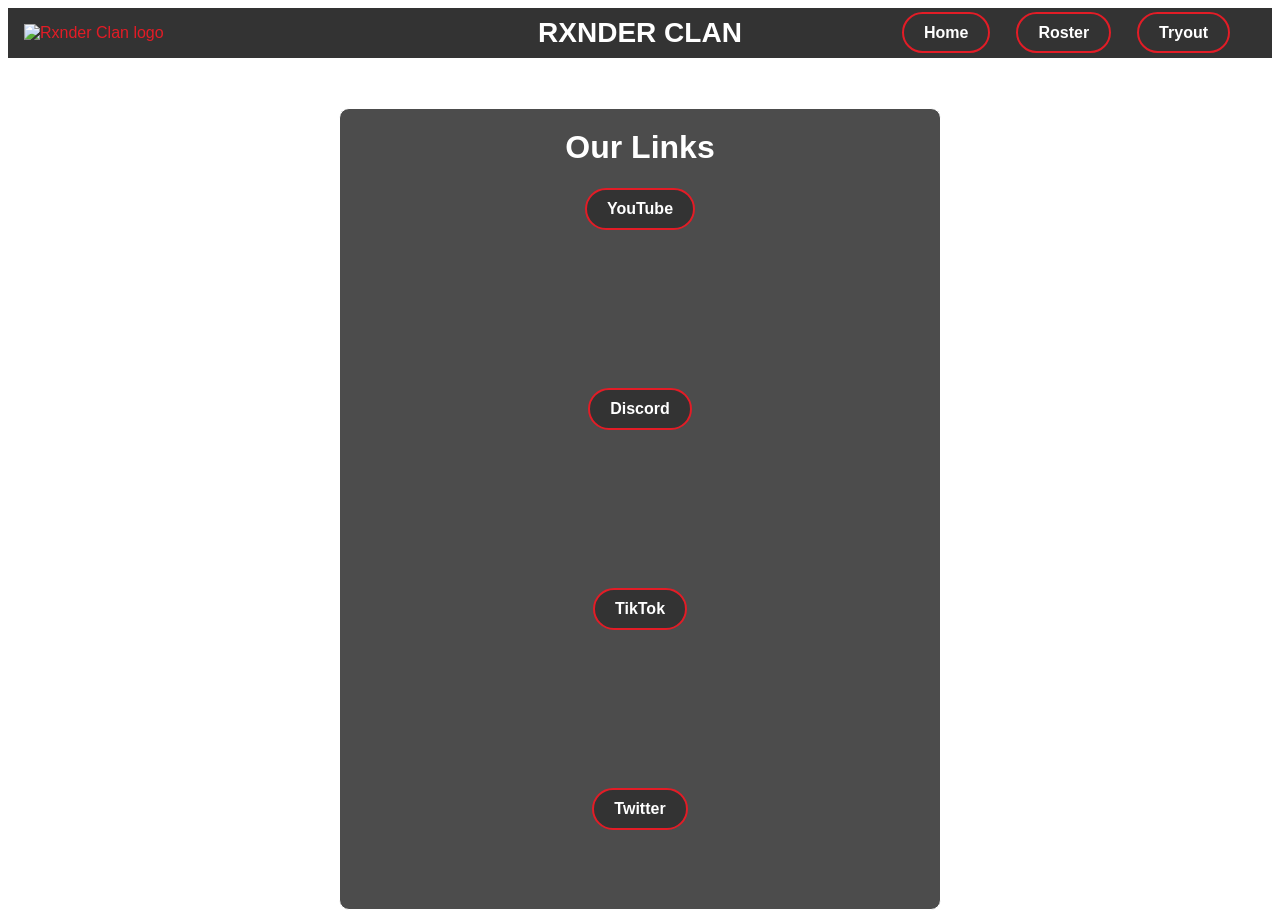
==== index.html @ 92174e88 "Add files via upload" ====
<!DOCTYPE html>
<html>

<head>
  <title>Rxnder Clan</title>
  <link rel="stylesheet" type="text/css" href="styles.css">
  <script src="script.js"></script>
  <link rel="icon" type="image/png" href="rxnderclan.ico">
  <meta property="og:image" content="rxnderclan_background.png">
</head>

<body>
 <header class="header">
  <a href="index.html">
    <img src="https://cdn.discordapp.com/attachments/1058161411617992775/1122678783888068699/rxnderclan_new.png" alt="Rxnder Clan logo" class="header-logo">
  </a>
  <h1 class="header-title"><a href="index.html">RXNDER CLAN</a></h1>
  <nav class="header-nav">
    <ul>
      <li><a href="index.html">Home</a></li>
      <li><a href="roster.html">Roster</a></li>
      <li><a href="tryout.html">Tryout</a></li>
    </ul>
  </nav>
</header>
  
  <div class="link-box">
    <h2>Our Links</h2>
    <ul class="link-list">
      <li>
        <a href="https://www.youtube.com/@RxnderClan" target="_blank">
          <button>YouTube</button>
        </a>
      </li>
      <li>
        <a href="https://discord.gg/hfChZMUGs5" target="_blank">
          <button>Discord</button>
        </a>
      </li>
      <li>
        <a href="https://www.tiktok.com/@RxnderClan" target="_blank">
          <button>TikTok</button>
        </a>
      </li>
      <li>
        <a href="https://twitter.com/RxnderClan" target="_blank">
          <button>Twitter</button>
        </a>
      </li>
    </ul>
  </div>

</body>

</html>
---- styles.css ----
@import url('https://fonts.googleapis.com/css2?familyMontserrat&display=swap');

@font-face {
  font-family: 'Azonix';
  src: url('fonts/Azonix.otf');
}

body {
  font-family: 'Azonix', sans-serif;
}

body {
  background: url('https://wallpaperaccess.com/full/1157063.jpg') no-repeat center center fixed;
  background-size: cover;
}

a:link {
  text-decoration: none;
}

a:visited {
  text-decoration: none;
}

a:hover {
  text-decoration: none;
}

a:active {
  text-decoration: none;
}

.link-box {
  position: relative;
  max-width: 600px;
  margin: 50px auto 0 auto;
  height: 800px;
  background-color: rgba(0, 0, 0, 0.7);
  border-radius: 10px;
  border: 1px solid #fff;
  display: flex;
  flex-direction: column;
  justify-content: center;
  align-items: center;
}

.link-box h2 {
  position: absolute;
  top: 20px;
  left: 50%;
  transform: translateX(-50%);
  display: flex;
  align-items: center;
  justify-content: center;
  font-size: 32px;
  font-weight: bold;
  margin: 0;
  font-family: 'Azonix', sans-serif;
  color: #fff;
  text-rendering: optimizeLegibility;
}

.link-list {
  list-style: none;
  margin: 0;
  padding: 0;
  display: flex;
  flex-direction: column;
  justify-content: center;
  align-items: center;
  flex: 1;
}

.link-list li {
  width: 100%;
  padding: 10px;
  display: flex;
  justify-content: center;
  align-items: center;
  flex: 1;
}

.link-list a {
  display: block;
  text-decoration: none;
}

.link-list button {
  display: block;
  width: 100%;
  padding: 10px;
  border: 2px solid #e31c26;
  background-color: #333;
  color: #fff;
  font-size: 16px;
  font-weight: bold;
  text-align: center;
  border-radius: 50px;
  cursor: pointer;
  font-family: 'Azonix', sans-serif;
  margin-right: 20px;
}

.link-list button:hover {
  background-color: #555;
}

button a {
  text-decoration: none;
}

.roster-button:hover {
  background-color: #555;
}

.roster-container {
  display: flex;
  justify-content: center;
  align-items: center;
  flex-wrap: wrap;
  max-width: 800px;
  margin: 50px auto 0 auto;
}

.roster-box {
  width: 300px;
  margin: 0 20px;
  max-width: 600px;
  padding: 20px;
  background-color: rgba(0, 0, 0, 0.7);
  border-radius: 10px;
  border: 1px solid #fff;
  display: flex;
  flex-direction: column;
  justify-content: center;
  align-items: center;
  margin-top: 50px;
}

.roster-box img {
  width: 100%;
  max-width: 400px;
  margin-top: 20px;
  border-radius: 10px;
}

.roster-text {
  color: #fff;
  font-size: 18px;
  line-height: 1.5;
  margin-top: 20px;
  text-align: center;
}

.roster-text a {
  color: red;
}

.roster-text h3 {
  font-size: 32px;
  font-weight: bold;
  margin: 0;
  font-family: 'Azonix', sans-serif;
  color: #ff0000;
  text-rendering: optimizeLegibility;
}

.roster-text p {
  font-family: 'Azonix', sans-serif;
}

.roster-row {
  display: flex;
  justify-content: center;
  margin: 20px 0;
}


a:link {
  color: #e31c26;
  background-color: transparent;
  text-decoration: none;
}

.header {
  display: flex;
  align-items: center;
  justify-content: space-between;
  background-color: #333;
  color: #fff;
  padding: 1em;
  top: 0;
  left: 0;
  right: 0;
  z-index: 999;
}

.header-logo {
  height: 30px;
  margin-right: 1em;
}

.header-title {
  font-family: 'Azonix', sans-serif;
  font-size: 28px;
  color: #fff;
  margin: 0;
  padding: 0;
  display: flex;
  align-items: center;
}

.header-title a {
  color: #fff;
  text-decoration: none;
}

.header-title a:hover {
  color: #e31c26;
}

.header-nav ul {
  list-style: none;
  margin: 0;
  margin-right: 1em;
  padding: 0;
  display: flex;
}

.header-nav li {
  margin: 0 10px;
  margin-left: 1em;
}

.header-nav a {
  color: #fff;
  text-decoration: none;
  font-family: 'Azonix', sans-serif;
  font-size: 16px;
  font-weight: bold;
  padding: 10px 20px;
  border-radius: 50px;
  border: 2px solid #e31c26;
}


.header-nav a:hover {
  background-color: #555;
}

.tryout-container {
  max-width: 900px;
  margin: 0 auto;
  padding: 20px;
  text-align: center;
}

.tryout-heading {
  font-size: 32px;
  font-weight: bold;
  margin-bottom: 20px;
  font-family: 'Azonix', sans-serif;
}

body {
  height: 100%;
}

body::-webkit-scrollbar {
  width: 0.5em;
}

body::-webkit-scrollbar-track {
  background-color: #333;
}

body::-webkit-scrollbar-thumb {
  background-color: #e31c26;
  border-radius: 1em;
}

.tryout-container iframe::-webkit-scrollbar {
  width: 0.5em !important;
}

.tryout-container iframe::-webkit-scrollbar-track {
  background-color: #333 !important;
}

.tryout-container iframe::-webkit-scrollbar-thumb {
  background-color: #e31c26 !important;
  border-radius: 1em !important;
}

.header {
  position: relative;
  display: flex;
  align-items: center;
  justify-content: space-between;
  background-color: #333;
  color: #fff;
  padding: 1em;
  top: 0;
  left: 0;
  right: 0;
  z-index: 999;
}

.header-logo {
  height: 50px;
  margin-right: 30px;
}

.header-title {
  font-family: 'Azonix', sans-serif;
  font-size: 28px;
  color: #fff;
  margin: 0;
  padding: 0;
  position: absolute;
  top: 50%;
  left: 50%;
  transform: translate(-50%, -50%);
}

.header-nav ul {
  list-style: none;
  margin: 0;
  margin-right: 1em;
  padding: 0;
  display: flex;
}

.form-container {
  display: flex;
  justify-content: center;
  align-items: center;
  height: 100vh;
  margin-top: 50px;
}


iframe {
  margin-top: 50px;
  border: none;
}

.signin-container {
  width: 300px;
  margin: 0 auto;
  padding: 20px;
  background-color: #fff;
  border: 1px solid #ccc;
}

.signin-form {
  margin-top: 20px;
}

.signin-form input {
  width: 100%;
  padding: 10px;
  border: 1px solid #ccc;
}

.signin-button {
  background-color: #333;
  color: #fff;
  padding: 10px;
  border: none;
  cursor: pointer;
}

.google-signin {
  margin-top: 20px;
}
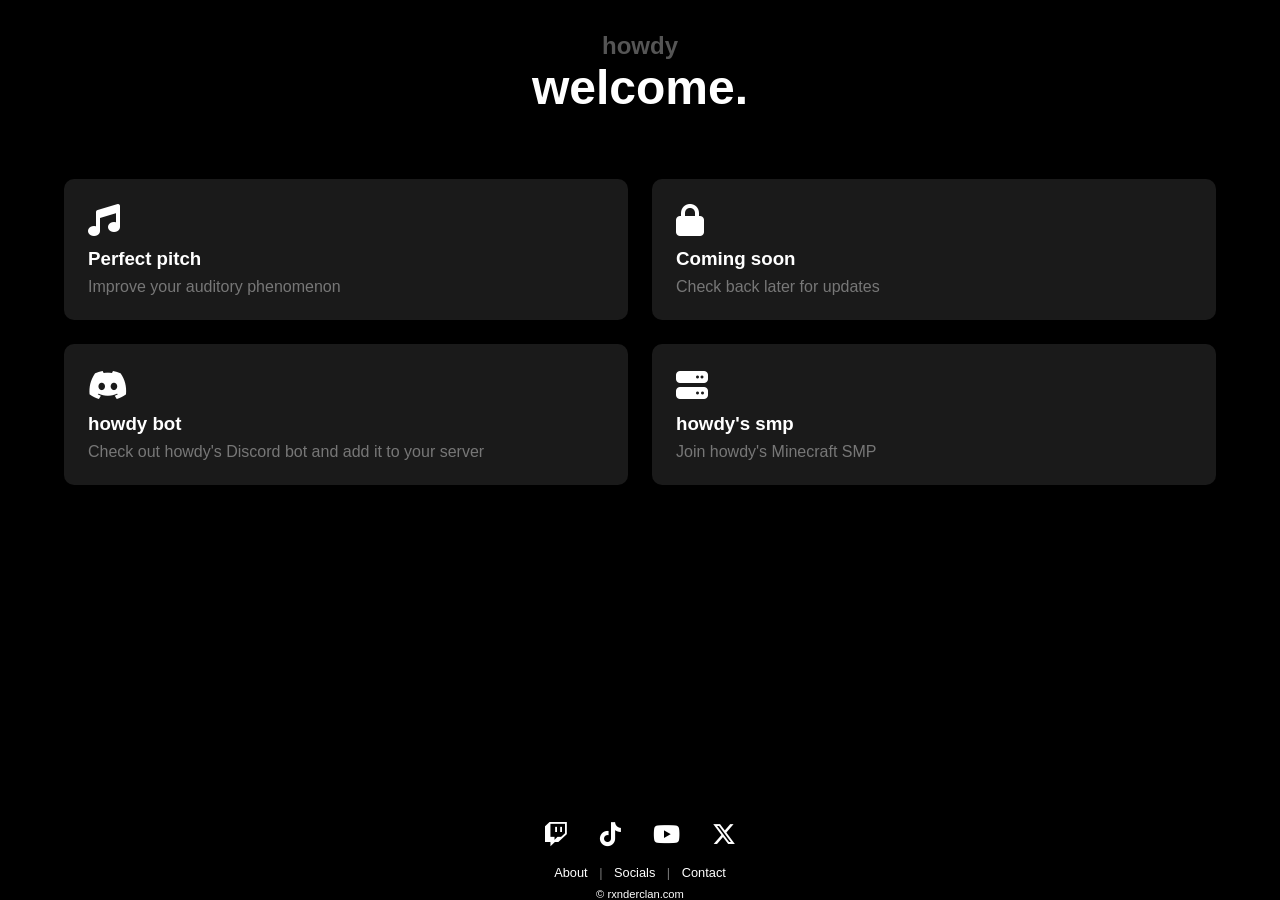
==== commit 7ffef4e7: "init commit" ====
--- a/index.html
+++ b/index.html
@@ -1,55 +1,174 @@
-<!DOCTYPE html>
-<html>
-
-<head>
-  <title>Rxnder Clan</title>
-  <link rel="stylesheet" type="text/css" href="styles.css">
-  <script src="script.js"></script>
-  <link rel="icon" type="image/png" href="rxnderclan.ico">
-  <meta property="og:image" content="rxnderclan_background.png">
-</head>
-
-<body>
- <header class="header">
-  <a href="index.html">
-    <img src="https://cdn.discordapp.com/attachments/1058161411617992775/1122678783888068699/rxnderclan_new.png" alt="Rxnder Clan logo" class="header-logo">
-  </a>
-  <h1 class="header-title"><a href="index.html">RXNDER CLAN</a></h1>
-  <nav class="header-nav">
-    <ul>
-      <li><a href="index.html">Home</a></li>
-      <li><a href="roster.html">Roster</a></li>
-      <li><a href="tryout.html">Tryout</a></li>
-    </ul>
-  </nav>
-</header>
-  
-  <div class="link-box">
-    <h2>Our Links</h2>
-    <ul class="link-list">
-      <li>
-        <a href="https://www.youtube.com/@RxnderClan" target="_blank">
-          <button>YouTube</button>
-        </a>
-      </li>
-      <li>
-        <a href="https://discord.gg/hfChZMUGs5" target="_blank">
-          <button>Discord</button>
-        </a>
-      </li>
-      <li>
-        <a href="https://www.tiktok.com/@RxnderClan" target="_blank">
-          <button>TikTok</button>
-        </a>
-      </li>
-      <li>
-        <a href="https://twitter.com/RxnderClan" target="_blank">
-          <button>Twitter</button>
-        </a>
-      </li>
-    </ul>
-  </div>
-
-</body>
-
+<!DOCTYPE html>
+<html lang="en">
+<head>
+  <meta charset="UTF-8">
+  <meta name="viewport" content="width=device-width, initial-scale=1.0">
+  <title>howdy | home</title>
+  <link rel="icon" href="howdy.png" type="image/x-icon">
+  <link rel="stylesheet" href="https://cdnjs.cloudflare.com/ajax/libs/font-awesome/6.4.2/css/all.min.css">
+  <style>
+    body {
+      margin: 0;
+      font-family: Arial, sans-serif;
+      background-color: #000;
+      color: #fff;
+      display: flex;
+      flex-direction: column;
+      align-items: center;
+      min-height: 100vh;
+    }
+
+    h1 {
+  font-size: 1.5rem;
+  font-weight: bold;
+  margin-top: 50px;
+  margin: 0rem 0; /* Adjust this value */
+  color: #555;
+  padding-top: 2rem;
+    }
+
+    h2 {
+  font-size: 3rem;
+  font-weight: 700;
+  padding: 0;
+  margin: 0;
+  margin-bottom: 4rem; /* Adjust this value */
+    }
+
+    .grid {
+      display: grid;
+      grid-template-columns: repeat(2, 1fr);
+      gap: 1.5rem;
+      width: 90%;
+      max-width: 1200px;
+    }
+
+    .box {
+  background-color: #1A1A1A;
+  color: #fff;
+  padding: 1.5rem;
+  border-radius: 10px;
+  text-align: left; /* Aligns text to the left */
+  box-shadow: 0 4px 6px rgba(0, 0, 0, 0.3);
+  transition: transform 0.3s, box-shadow 0.3s;
+}
+
+.box h3 {
+  margin: 0 0 0.5rem 0; /* Adds some spacing below the heading */
+}
+
+.box p {
+  color: #777; /* Dark grey color for the paragraph */
+  margin: 0; /* Remove default margin for cleaner spacing */
+}
+
+
+    .box:hover {
+      transform: scale(1.05);
+      box-shadow: 0 6px 10px rgba(0, 0, 0, 0.5);
+    }
+
+    .icon {
+      font-size: 2rem;
+      margin-bottom: 0.5rem;
+    }
+
+    a {
+      text-decoration: none;
+      color: inherit;
+    }
+
+    h1 a:hover {
+        color: white;
+    }
+
+    footer {
+  text-align: center;
+  color: #777; /* Dark grey color */
+  font-size: 0.8rem; /* Makes it small */
+  padding: 0rem 0;
+  margin-top: 51.3rem; /* Pushes the footer to the bottom */
+  background-color: #000; /* Matches your page background */
+  position: fixed;
+}
+
+footer a {
+  color: #fff; /* White links */
+  text-decoration: none; /* Removes underline */
+  margin: 0 0.5rem; /* Adds spacing between links */
+}
+
+footer a:hover {
+  text-decoration: underline; /* Underline on hover for clarity */
+}
+
+footer p {
+  margin: 0.5rem 0 0 0; /* Adds spacing above the copyright text */
+  font-size: 0.7rem; /* Makes it even smaller */
+}
+
+.socials {
+      margin-top: 0rem;
+      display: flex;
+      justify-content: center;
+      gap: 1rem;
+      padding-bottom: 1rem;
+      top: 0px; /* Moves it up without affecting other elements */
+    }
+
+    .socials a {
+      font-family: 'Open Sans', sans-serif;
+      font-size: 1.5rem;
+      color: #fff;
+      transition: color 0.3s;
+    }
+
+    .socials a:hover {
+      color: #1db954; /* Spotify green for a vibrant hover effect */
+    }
+
+  </style>
+</head>
+<body>
+  <h1><a href="index.html">howdy</a></h1>
+  <h2>welcome.</h2>
+  <div class="grid">
+    <a href="perfect-pitch.html" class="box">
+      <div class="icon"><i class="fa-solid fa-music"></i></div>
+      <h3>Perfect pitch</h3>
+      <p>Improve your auditory phenomenon</p>
+    </a>
+    <a href="#" class="box">
+      <div class="icon"><i class="fa-solid fa-lock"></i></div>
+      <h3>Coming soon</h3>
+      <p>Check back later for updates</p>
+    </a>
+    <a href="howdybot.html" class="box">
+      <div class="icon"><i class="fa-brands fa-discord"></i></div>
+      <h3>howdy bot</h3>
+      <p>Check out howdy's Discord bot and add it to your server</p>
+    </a>
+    <a href="minecraft.html" class="box">
+      <div class="icon"><i class="fa-solid fa-server"></i></div>
+      <h3>howdy's smp</h3>
+      <p>Join howdy's Minecraft SMP</p>
+    </a>
+  </div>
+  <footer>
+    <div class="socials">
+      <a href="https://www.twitch.tv/howdyfv" target="_blank"><i class="fa-brands fa-twitch"></i></a>
+            <a href="https://www.tiktok.com/@howdyfn" target="_blank"><i class="fa-brands fa-tiktok"></i></a>
+            <a href="https://www.youtube.com/@RxnderHowdy" target="_blank"><i class="fa-brands fa-youtube"></i></a>
+            <a href="https://x.com/howdy727" target="_blank"><i class="fa-brands fa-x-twitter"></i></a>
+    </div class="navbar">
+    <div>
+    <nav>
+      <a href="about.html">About</a> | 
+      <a href="socials.html">Socials</a> | 
+      <a href="mailto:support@rxnderclan.com">Contact</a>
+    </nav>
+    <p><a href="index.html">© rxnderclan.com</a></p>
+  </div>
+  </footer>
+</body>
 </html>
